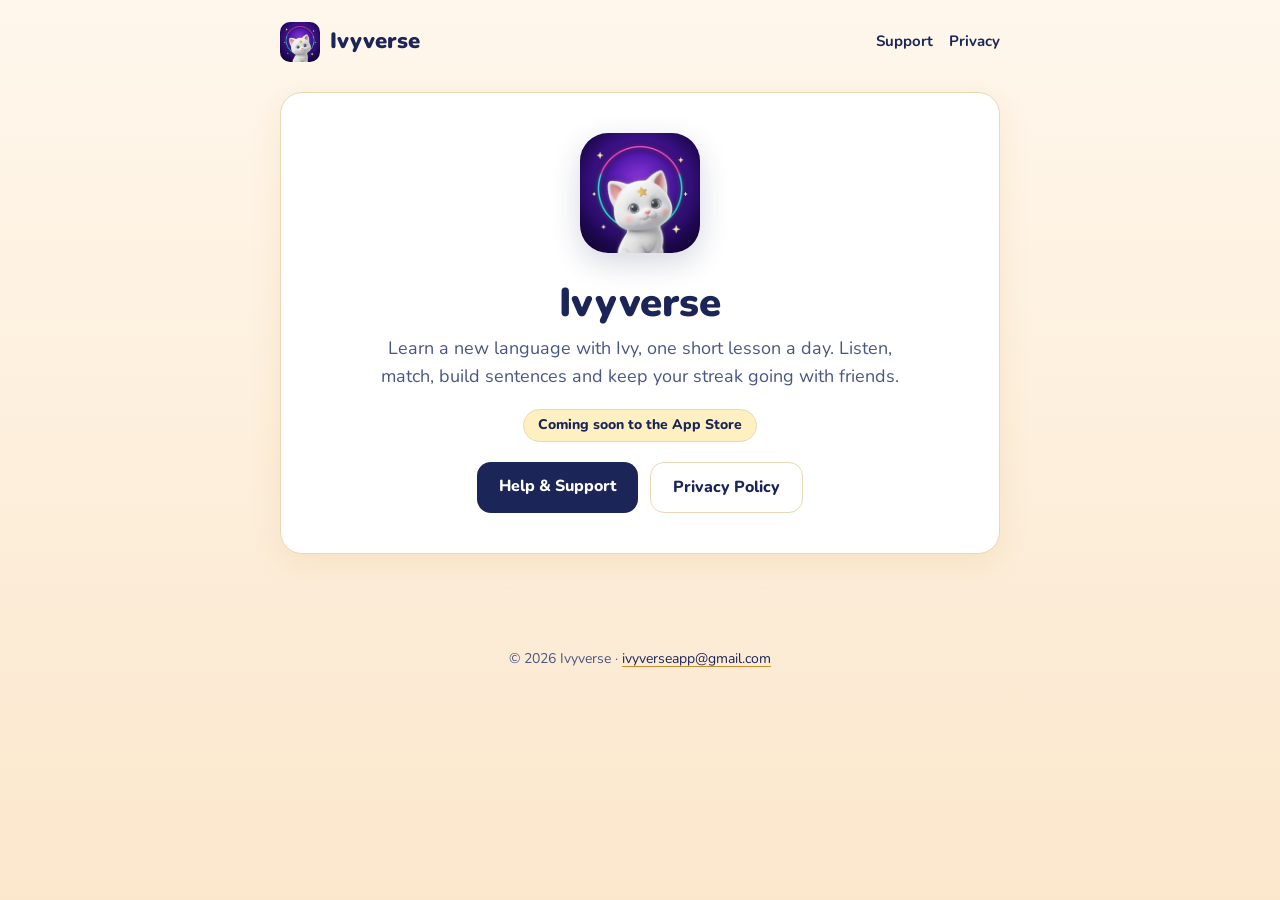
==== index.html @ 0d3633ad "Ivyverse website: home, privacy policy, support" ====
<!doctype html>
<html lang="en">
<head>
  <meta charset="utf-8">
  <meta name="viewport" content="width=device-width, initial-scale=1">
  <title>Ivyverse</title>
  <meta name="description" content="Ivyverse is a language learning app with Ivy the cat. Learn Spanish or English with short, game-like lessons.">
  <link rel="icon" href="/icon.png">
  <link rel="preconnect" href="https://fonts.googleapis.com">
  <link rel="preconnect" href="https://fonts.gstatic.com" crossorigin>
  <link href="https://fonts.googleapis.com/css2?family=Nunito:wght@600;700;800;900&display=swap" rel="stylesheet">
  <link rel="stylesheet" href="/style.css">
</head>
<body>
  <header class="top">
    <div class="wrap">
      <a class="brand" href="/"><img src="/icon.png" alt="">Ivyverse</a>
      <nav><a href="/support/">Support</a><a href="/privacy/">Privacy</a></nav>
    </div>
  </header>
  <main>
    <div class="wrap">
      <section class="card hero">
        <img src="/icon.png" alt="Ivy the cat, the Ivyverse mascot">
        <h1>Ivyverse</h1>
        <p>Learn a new language with Ivy, one short lesson a day. Listen, match, build sentences and keep your streak going with friends.</p>
        <span class="pill">Coming soon to the App Store</span>
        <div class="links">
          <a class="btn" href="/support/">Help &amp; Support</a>
          <a class="btn light" href="/privacy/">Privacy Policy</a>
        </div>
      </section>
    </div>
  </main>
  <footer>
    <div class="wrap">
      <p class="muted">© 2026 Ivyverse · <a href="mailto:ivyverseapp@gmail.com">ivyverseapp@gmail.com</a></p>
    </div>
  </footer>
</body>
</html>
---- style.css ----
:root {
  --cream: #FFF7EC;
  --cream-2: #FBE7CC;
  --navy: #1B2557;
  --navy-soft: #4A5683;
  --gold: #C98E2B;
  --gold-light: #FFF0C2;
  --card: #FFFFFF;
  --edge: #EAD7B5;
}
* { box-sizing: border-box; }
html { -webkit-text-size-adjust: 100%; }
body {
  margin: 0;
  font-family: 'Nunito', -apple-system, BlinkMacSystemFont, 'Segoe UI', sans-serif;
  color: var(--navy);
  background: linear-gradient(180deg, var(--cream) 0%, var(--cream-2) 100%) fixed;
  line-height: 1.6;
}
a { color: var(--navy); text-decoration-color: var(--gold); text-underline-offset: 3px; }
a:hover { color: var(--gold); }
.wrap { max-width: 760px; margin: 0 auto; padding: 0 20px; }
header.top { padding: 22px 0; }
header.top .wrap { display: flex; align-items: center; justify-content: space-between; gap: 12px; flex-wrap: wrap; }
.brand { display: flex; align-items: center; gap: 10px; font-weight: 900; font-size: 22px; text-decoration: none; }
.brand img { width: 40px; height: 40px; border-radius: 10px; }
nav a { margin-left: 16px; font-weight: 700; font-size: 15px; text-decoration: none; }
nav a:first-child { margin-left: 0; }
main { padding: 8px 0 56px; }
.card {
  background: var(--card);
  border: 1.5px solid var(--edge);
  border-radius: 22px;
  padding: 28px 24px;
  box-shadow: 0 8px 30px rgba(201, 142, 43, 0.12);
}
h1 { font-size: 34px; line-height: 1.15; margin: 0 0 8px; font-weight: 900; }
h2 { font-size: 21px; margin: 32px 0 8px; font-weight: 900; }
h3 { font-size: 17px; margin: 20px 0 4px; font-weight: 800; }
p, li { color: var(--navy-soft); font-size: 16px; }
strong { color: var(--navy); }
.muted { color: var(--navy-soft); font-size: 14px; }
.pill {
  display: inline-block; background: var(--gold-light); color: var(--navy);
  border: 1px solid var(--edge); border-radius: 999px; padding: 4px 14px;
  font-weight: 800; font-size: 14px;
}
.hero { text-align: center; padding: 40px 24px; }
.hero img { width: 120px; height: 120px; border-radius: 28px; box-shadow: 0 10px 30px rgba(27, 37, 87, 0.18); }
.hero h1 { font-size: 40px; margin-top: 18px; }
.hero p { font-size: 18px; max-width: 520px; margin: 8px auto 18px; }
.links { display: flex; gap: 12px; justify-content: center; flex-wrap: wrap; margin-top: 20px; }
.btn {
  display: inline-block; background: var(--navy); color: #fff; text-decoration: none;
  font-weight: 800; padding: 12px 22px; border-radius: 14px;
}
.btn.light { background: var(--card); color: var(--navy); border: 1.5px solid var(--edge); }
.btn:hover { color: #fff; opacity: 0.92; }
.btn.light:hover { color: var(--navy); }
footer { padding: 24px 0 40px; text-align: center; }
footer p { font-size: 13px; }
@media (max-width: 520px) {
  h1 { font-size: 28px; }
  .hero h1 { font-size: 32px; }
  .card { padding: 22px 18px; }
}
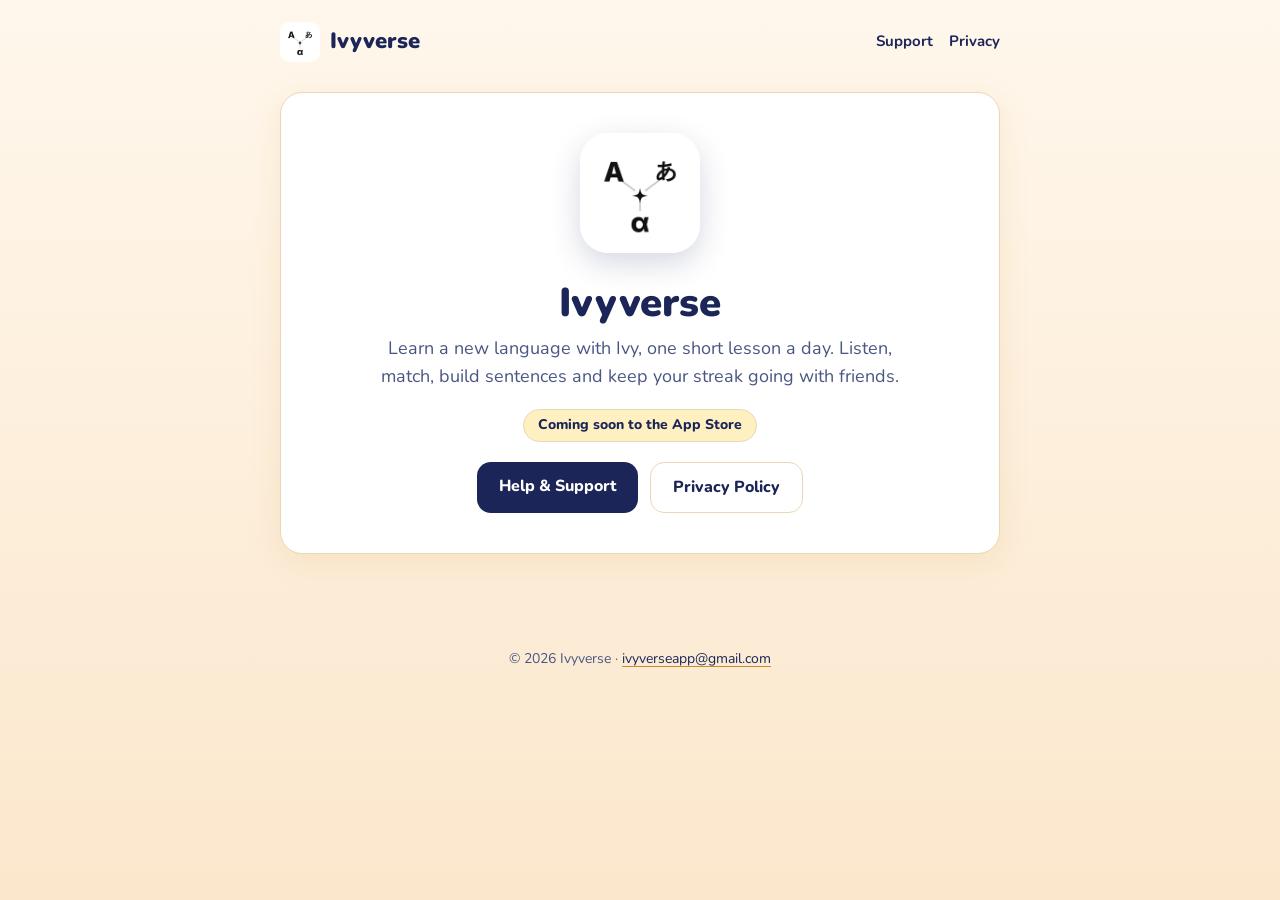
==== commit 0fa843a2: "Use icon-v2.png on the home page so browsers load the new icon" ====
--- a/index.html
+++ b/index.html
@@ -5,7 +5,7 @@
   <meta name="viewport" content="width=device-width, initial-scale=1">
   <title>Ivyverse</title>
   <meta name="description" content="Ivyverse is a language learning app with Ivy the cat. Learn Spanish or English with short, game-like lessons.">
-  <link rel="icon" href="/icon.png">
+  <link rel="icon" href="/icon-v2.png">
   <link rel="preconnect" href="https://fonts.googleapis.com">
   <link rel="preconnect" href="https://fonts.gstatic.com" crossorigin>
   <link href="https://fonts.googleapis.com/css2?family=Nunito:wght@600;700;800;900&display=swap" rel="stylesheet">
@@ -14,14 +14,14 @@
 <body>
   <header class="top">
     <div class="wrap">
-      <a class="brand" href="/"><img src="/icon.png" alt="">Ivyverse</a>
+      <a class="brand" href="/"><img src="/icon-v2.png" alt="">Ivyverse</a>
       <nav><a href="/support/">Support</a><a href="/privacy/">Privacy</a></nav>
     </div>
   </header>
   <main>
     <div class="wrap">
       <section class="card hero">
-        <img src="/icon.png" alt="Ivy the cat, the Ivyverse mascot">
+        <img src="/icon-v2.png" alt="Ivyverse icon">
         <h1>Ivyverse</h1>
         <p>Learn a new language with Ivy, one short lesson a day. Listen, match, build sentences and keep your streak going with friends.</p>
         <span class="pill">Coming soon to the App Store</span>
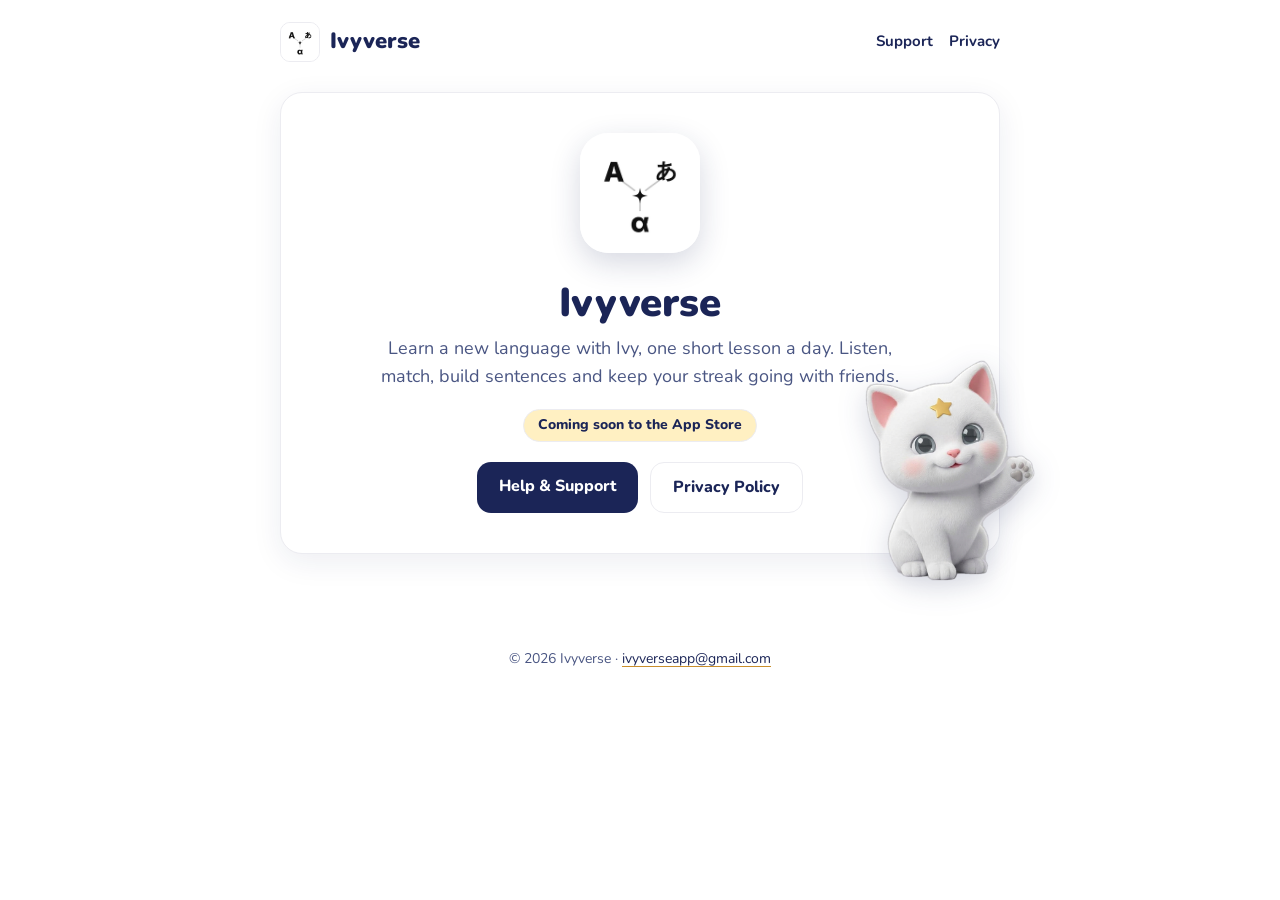
==== commit 1e7a46c3: "White background and Ivy waving on the home page" ====
--- a/index.html
+++ b/index.html
@@ -29,6 +29,7 @@
           <a class="btn" href="/support/">Help &amp; Support</a>
           <a class="btn light" href="/privacy/">Privacy Policy</a>
         </div>
+        <img class="ivy" src="/ivy-wave.png" alt="Ivy the cat waving hello">
       </section>
     </div>
   </main>
--- a/style.css
+++ b/style.css
@@ -6,7 +6,7 @@
   --gold: #C98E2B;
   --gold-light: #FFF0C2;
   --card: #FFFFFF;
-  --edge: #EAD7B5;
+  --edge: #ECECF1;
 }
 * { box-sizing: border-box; }
 html { -webkit-text-size-adjust: 100%; }
@@ -14,7 +14,7 @@
   margin: 0;
   font-family: 'Nunito', -apple-system, BlinkMacSystemFont, 'Segoe UI', sans-serif;
   color: var(--navy);
-  background: linear-gradient(180deg, var(--cream) 0%, var(--cream-2) 100%) fixed;
+  background: #FFFFFF;
   line-height: 1.6;
 }
 a { color: var(--navy); text-decoration-color: var(--gold); text-underline-offset: 3px; }
@@ -23,7 +23,7 @@
 header.top { padding: 22px 0; }
 header.top .wrap { display: flex; align-items: center; justify-content: space-between; gap: 12px; flex-wrap: wrap; }
 .brand { display: flex; align-items: center; gap: 10px; font-weight: 900; font-size: 22px; text-decoration: none; }
-.brand img { width: 40px; height: 40px; border-radius: 10px; }
+.brand img { width: 40px; height: 40px; border-radius: 10px; border: 1px solid var(--edge); }
 nav a { margin-left: 16px; font-weight: 700; font-size: 15px; text-decoration: none; }
 nav a:first-child { margin-left: 0; }
 main { padding: 8px 0 56px; }
@@ -32,7 +32,7 @@
   border: 1.5px solid var(--edge);
   border-radius: 22px;
   padding: 28px 24px;
-  box-shadow: 0 8px 30px rgba(201, 142, 43, 0.12);
+  box-shadow: 0 8px 30px rgba(27, 37, 87, 0.08);
 }
 h1 { font-size: 34px; line-height: 1.15; margin: 0 0 8px; font-weight: 900; }
 h2 { font-size: 21px; margin: 32px 0 8px; font-weight: 900; }
@@ -45,7 +45,8 @@
   border: 1px solid var(--edge); border-radius: 999px; padding: 4px 14px;
   font-weight: 800; font-size: 14px;
 }
-.hero { text-align: center; padding: 40px 24px; }
+.hero { text-align: center; padding: 40px 24px; position: relative; }
+.hero img.ivy { position: absolute; right: -36px; bottom: -28px; width: 170px; height: auto; border-radius: 0; box-shadow: none; filter: drop-shadow(0 8px 14px rgba(27, 37, 87, 0.18)); pointer-events: none; }
 .hero img { width: 120px; height: 120px; border-radius: 28px; box-shadow: 0 10px 30px rgba(27, 37, 87, 0.18); }
 .hero h1 { font-size: 40px; margin-top: 18px; }
 .hero p { font-size: 18px; max-width: 520px; margin: 8px auto 18px; }
@@ -59,8 +60,13 @@
 .btn.light:hover { color: var(--navy); }
 footer { padding: 24px 0 40px; text-align: center; }
 footer p { font-size: 13px; }
+@media (max-width: 820px) {
+  .hero img.ivy { right: -8px; }
+}
 @media (max-width: 520px) {
   h1 { font-size: 28px; }
   .hero h1 { font-size: 32px; }
   .card { padding: 22px 18px; }
+  .hero { padding-bottom: 96px; }
+  .hero img.ivy { width: 112px; right: -8px; bottom: -18px; }
 }
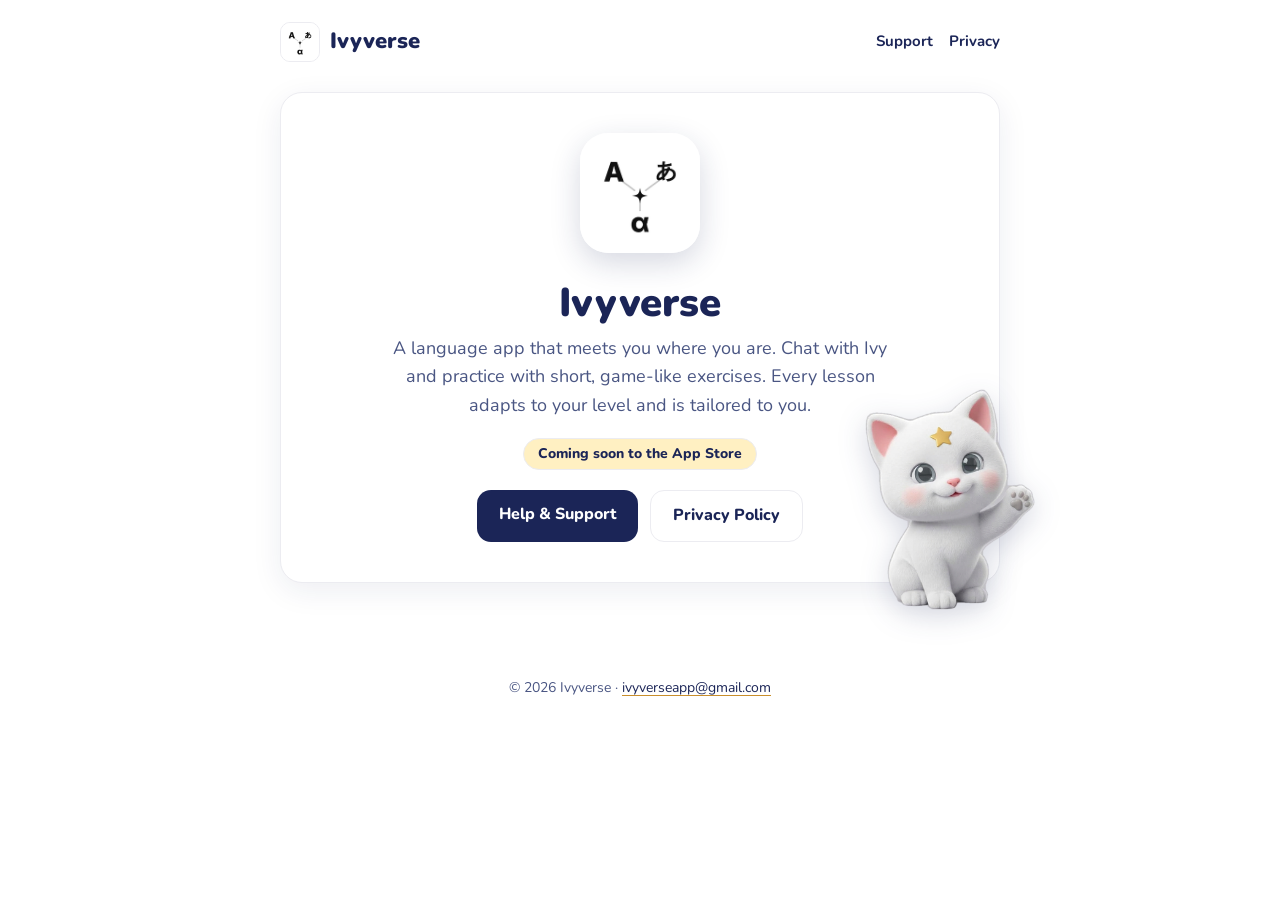
==== commit 56546c47: "New home page line: meets you where you are" ====
--- a/index.html
+++ b/index.html
@@ -4,12 +4,12 @@
   <meta charset="utf-8">
   <meta name="viewport" content="width=device-width, initial-scale=1">
   <title>Ivyverse</title>
-  <meta name="description" content="Ivyverse is a language learning app with Ivy the cat. Learn Spanish or English with short, game-like lessons.">
+  <meta name="description" content="Ivyverse is a language app that meets you where you are. Chat with Ivy and practice with short, game-like exercises. Every lesson adapts to your level and is tailored to you.">
   <link rel="icon" href="/icon-v2.png">
   <link rel="preconnect" href="https://fonts.googleapis.com">
   <link rel="preconnect" href="https://fonts.gstatic.com" crossorigin>
   <link href="https://fonts.googleapis.com/css2?family=Nunito:wght@600;700;800;900&display=swap" rel="stylesheet">
-  <link rel="stylesheet" href="/style.css">
+  <link rel="stylesheet" href="/style.css?v=3">
 </head>
 <body>
   <header class="top">
@@ -23,7 +23,7 @@
       <section class="card hero">
         <img src="/icon-v2.png" alt="Ivyverse icon">
         <h1>Ivyverse</h1>
-        <p>Learn a new language with Ivy, one short lesson a day. Listen, match, build sentences and keep your streak going with friends.</p>
+        <p>A language app that meets you where you are. Chat with Ivy and practice with short, game-like exercises. Every lesson adapts to your level and is tailored to you.</p>
         <span class="pill">Coming soon to the App Store</span>
         <div class="links">
           <a class="btn" href="/support/">Help &amp; Support</a>
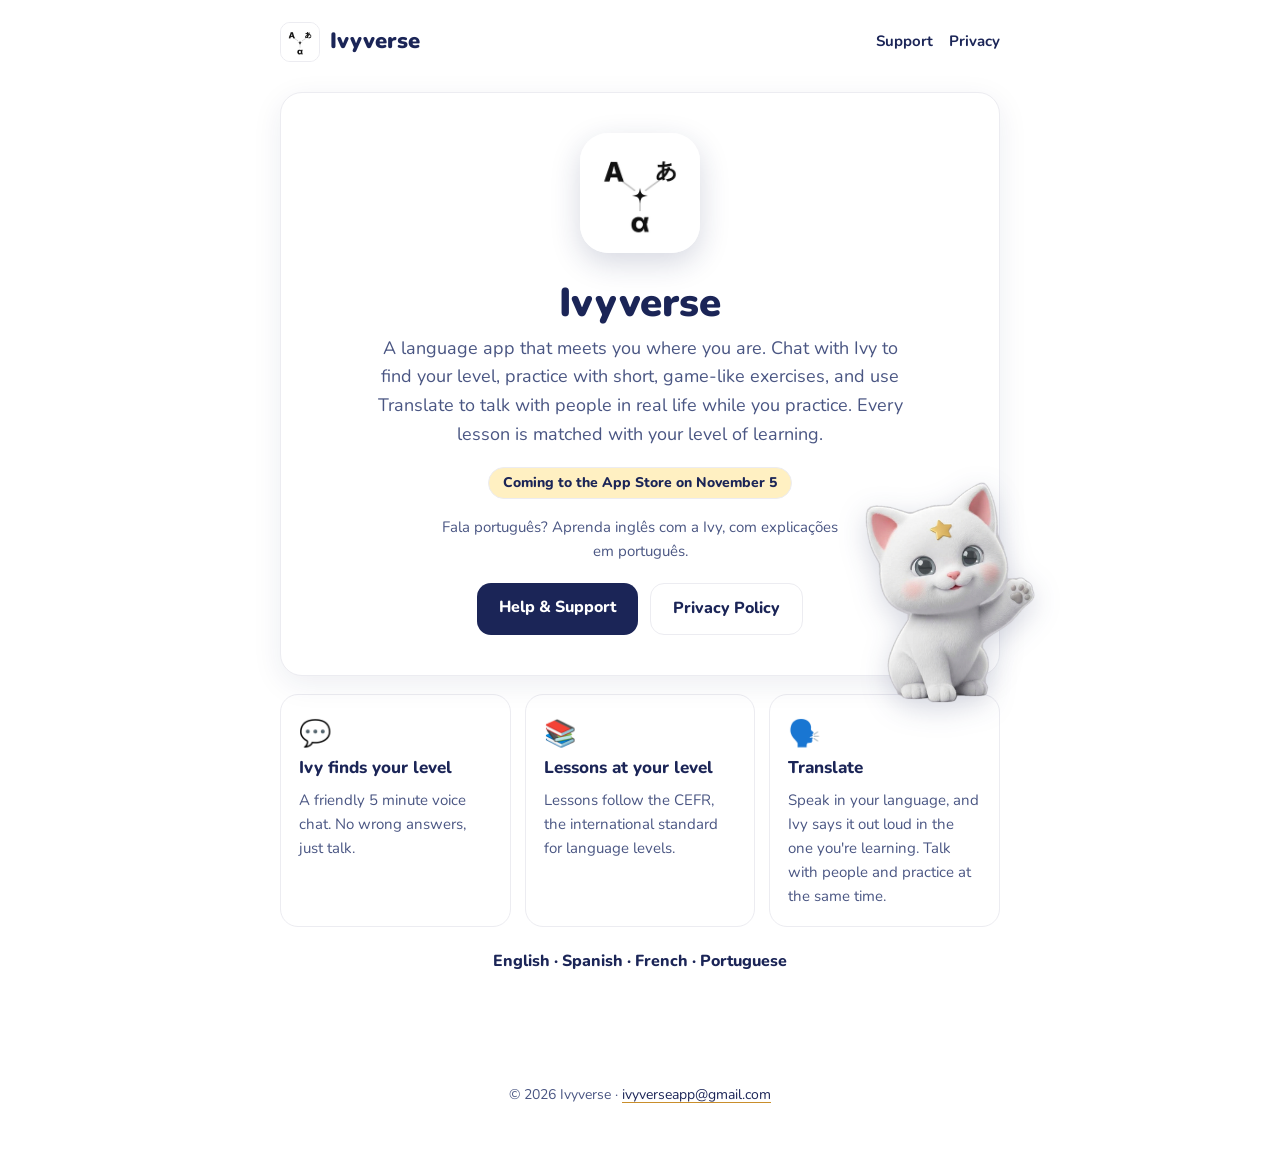
==== commit 1cd7d773: "Home page: honest text, Nov 5 date, features, Portuguese line, link previews" ====
--- a/index.html
+++ b/index.html
@@ -4,12 +4,30 @@
   <meta charset="utf-8">
   <meta name="viewport" content="width=device-width, initial-scale=1">
   <title>Ivyverse</title>
-  <meta name="description" content="Ivyverse is a language app that meets you where you are. Chat with Ivy and practice with short, game-like exercises. Every lesson adapts to your level and is tailored to you.">
+  <meta name="description" content="A language app that meets you where you are. Chat with Ivy to find your level, practice with short lessons, and use Translate to talk with people while you practice.">
+  <meta property="og:type" content="website">
+  <meta property="og:url" content="https://ivyverse.app/">
+  <meta property="og:title" content="Ivyverse: learn languages at your level">
+  <meta property="og:description" content="Chat with Ivy to find your level, then start lessons right where you are. Coming to the App Store on November 5.">
+  <meta property="og:image" content="https://ivyverse.app/ivy-wave.png">
+  <meta name="twitter:card" content="summary">
   <link rel="icon" href="/icon-v2.png">
+  <link rel="apple-touch-icon" href="/icon-v2.png">
   <link rel="preconnect" href="https://fonts.googleapis.com">
   <link rel="preconnect" href="https://fonts.gstatic.com" crossorigin>
   <link href="https://fonts.googleapis.com/css2?family=Nunito:wght@600;700;800;900&display=swap" rel="stylesheet">
   <link rel="stylesheet" href="/style.css?v=3">
+  <style>
+    .hero p { max-width: 540px; }
+    .hero p.pt { font-size: 15px; max-width: 400px; margin: 16px auto 0; }
+    .features { display: grid; grid-template-columns: repeat(3, 1fr); gap: 14px; margin-top: 18px; }
+    .feat { background: #fff; border: 1.5px solid var(--edge); border-radius: 18px; padding: 18px; }
+    .feat h3 { margin: 0 0 6px; font-size: 17px; }
+    .feat p { margin: 0; font-size: 15px; }
+    .emoji { font-size: 26px; }
+    .langs { text-align: center; margin-top: 22px; font-weight: 800; color: var(--navy); }
+    @media (max-width: 640px) { .features { grid-template-columns: 1fr; } }
+  </style>
 </head>
 <body>
   <header class="top">
@@ -23,14 +41,21 @@
       <section class="card hero">
         <img src="/icon-v2.png" alt="Ivyverse icon">
         <h1>Ivyverse</h1>
-        <p>A language app that meets you where you are. Chat with Ivy and practice with short, game-like exercises. Every lesson adapts to your level and is tailored to you.</p>
-        <span class="pill">Coming soon to the App Store</span>
+        <p>A language app that meets you where you are. Chat with Ivy to find your level, practice with short, game-like exercises, and use Translate to talk with people in real life while you practice. Every lesson is matched with your level of learning.</p>
+        <span class="pill">Coming to the App Store on November 5</span>
+        <p class="muted pt">Fala português? Aprenda inglês com a Ivy, com explicações em português.</p>
         <div class="links">
           <a class="btn" href="/support/">Help &amp; Support</a>
           <a class="btn light" href="/privacy/">Privacy Policy</a>
         </div>
-        <img class="ivy" src="/ivy-wave.png" alt="Ivy the cat waving hello">
+        <img class="ivy" src="/ivy-wave.png" alt="Ivy waving hello">
       </section>
+      <div class="features">
+        <div class="feat"><div class="emoji">💬</div><h3>Ivy finds your level</h3><p>A friendly 5 minute voice chat. No wrong answers, just talk.</p></div>
+        <div class="feat"><div class="emoji">📚</div><h3>Lessons at your level</h3><p>Lessons follow the CEFR, the international standard for language levels.</p></div>
+        <div class="feat"><div class="emoji">🗣️</div><h3>Translate</h3><p>Speak in your language, and Ivy says it out loud in the one you're learning. Talk with people and practice at the same time.</p></div>
+      </div>
+      <p class="langs">English · Spanish · French · Portuguese</p>
     </div>
   </main>
   <footer>
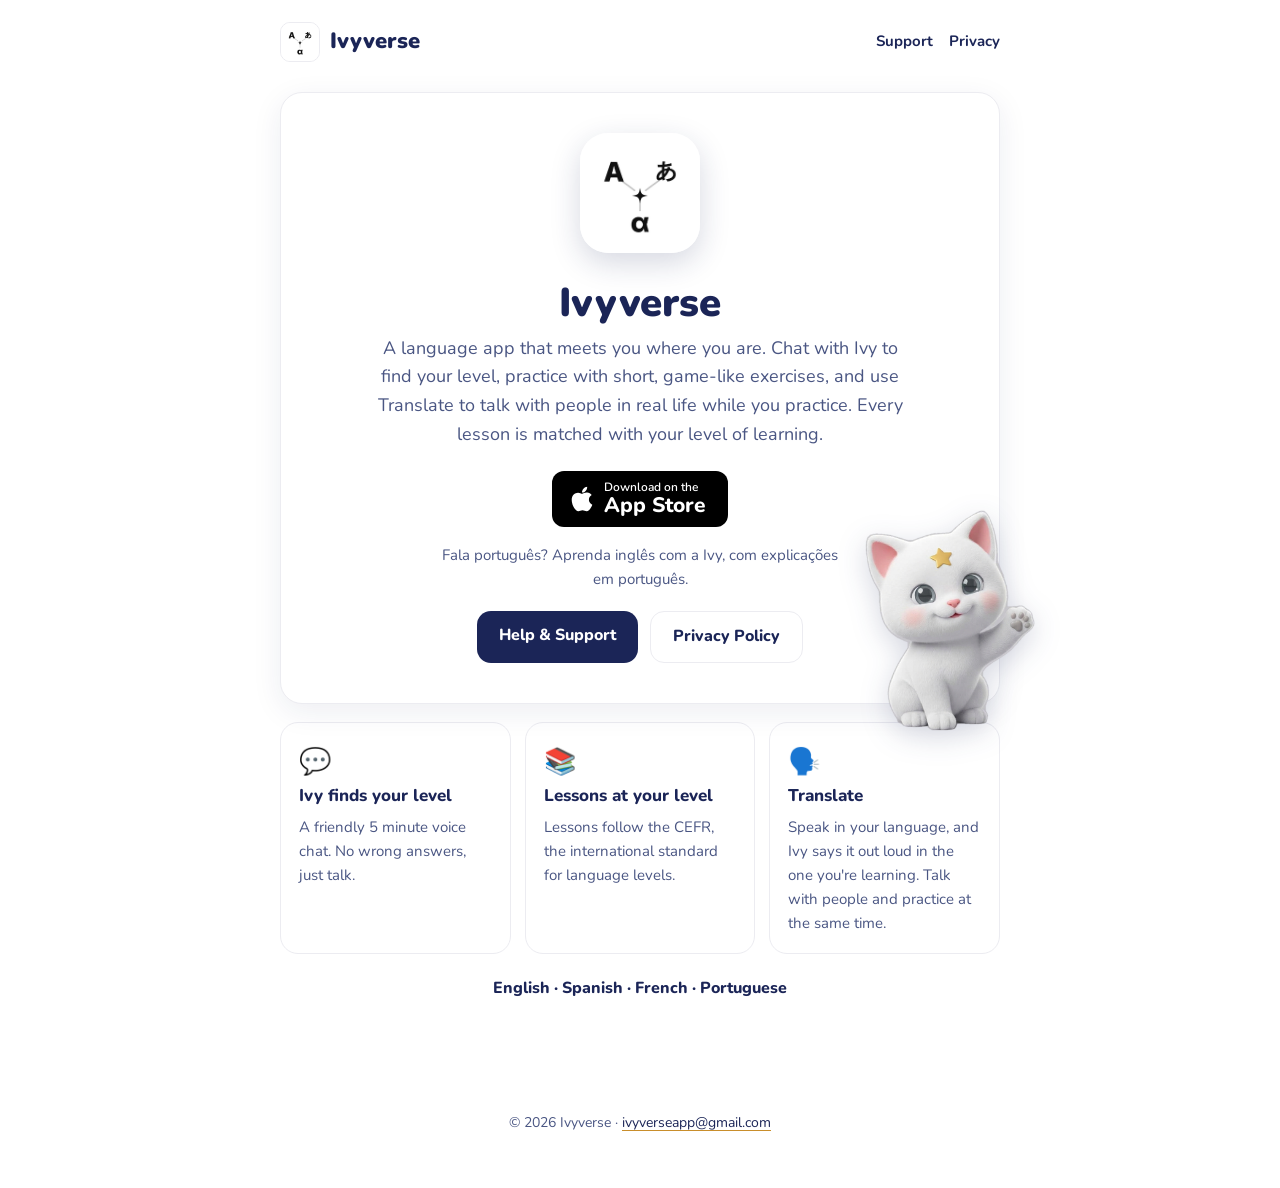
==== commit 2fda6b42: "Home page: App Store download button Updated the App Store description and added a download link." ====
--- a/index.html
+++ b/index.html
@@ -8,7 +8,7 @@
   <meta property="og:type" content="website">
   <meta property="og:url" content="https://ivyverse.app/">
   <meta property="og:title" content="Ivyverse: learn languages at your level">
-  <meta property="og:description" content="Chat with Ivy to find your level, then start lessons right where you are. Coming to the App Store on November 5.">
+  <meta property="og:description" content="Chat with Ivy to find your level, then start lessons right where you are. Download Ivyverse on the App Store.">
   <meta property="og:image" content="https://ivyverse.app/ivy-wave.png">
   <meta name="twitter:card" content="summary">
   <link rel="icon" href="/icon-v2.png">
@@ -26,6 +26,11 @@
     .feat p { margin: 0; font-size: 15px; }
     .emoji { font-size: 26px; }
     .langs { text-align: center; margin-top: 22px; font-weight: 800; color: var(--navy); }
+    .store { display: inline-flex; align-items: center; gap: 10px; background: #000; color: #fff; text-decoration: none; padding: 10px 22px 10px 18px; border-radius: 12px; margin-top: 4px; }
+    .store:hover { color: #fff; opacity: 0.9; }
+    .store svg { width: 24px; height: 28px; }
+    .store span { display: flex; flex-direction: column; text-align: left; font-weight: 800; font-size: 21px; line-height: 1.1; }
+    .store small { font-weight: 600; font-size: 12px; }
     @media (max-width: 640px) { .features { grid-template-columns: 1fr; } }
   </style>
 </head>
@@ -42,7 +47,7 @@
         <img src="/icon-v2.png" alt="Ivyverse icon">
         <h1>Ivyverse</h1>
         <p>A language app that meets you where you are. Chat with Ivy to find your level, practice with short, game-like exercises, and use Translate to talk with people in real life while you practice. Every lesson is matched with your level of learning.</p>
-        <span class="pill">Coming to the App Store on November 5</span>
+        <a class="store" href="https://apps.apple.com/app/id6828115601"><svg viewBox="0 0 384 512" aria-hidden="true"><path fill="currentColor" d="M318.7 268.7c-.2-36.7 16.4-64.4 50-84.8-18.8-26.9-47.2-41.7-84.7-44.6-35.5-2.8-74.3 20.7-88.5 20.7-15 0-49.4-19.7-76.4-19.7C63.3 141.2 4 184.8 4 273.5q0 39.3 14.4 81.2c12.8 36.7 59 126.7 107.2 125.2 25.2-.6 43-17.9 75.8-17.9 31.8 0 48.3 17.9 76.4 17.9 48.6-.7 90.4-82.5 102.6-119.3-65.2-30.7-61.7-90-61.7-91.9zm-56.6-164.2c27.3-32.4 24.8-61.9 24-72.5-24.1 1.4-52 16.4-67.9 34.9-17.5 19.8-27.8 44.3-25.6 71.9 26.1 2 49.9-11.4 69.5-34.3z"/></svg><span><small>Download on the</small>App Store</span></a>
         <p class="muted pt">Fala português? Aprenda inglês com a Ivy, com explicações em português.</p>
         <div class="links">
           <a class="btn" href="/support/">Help &amp; Support</a>
